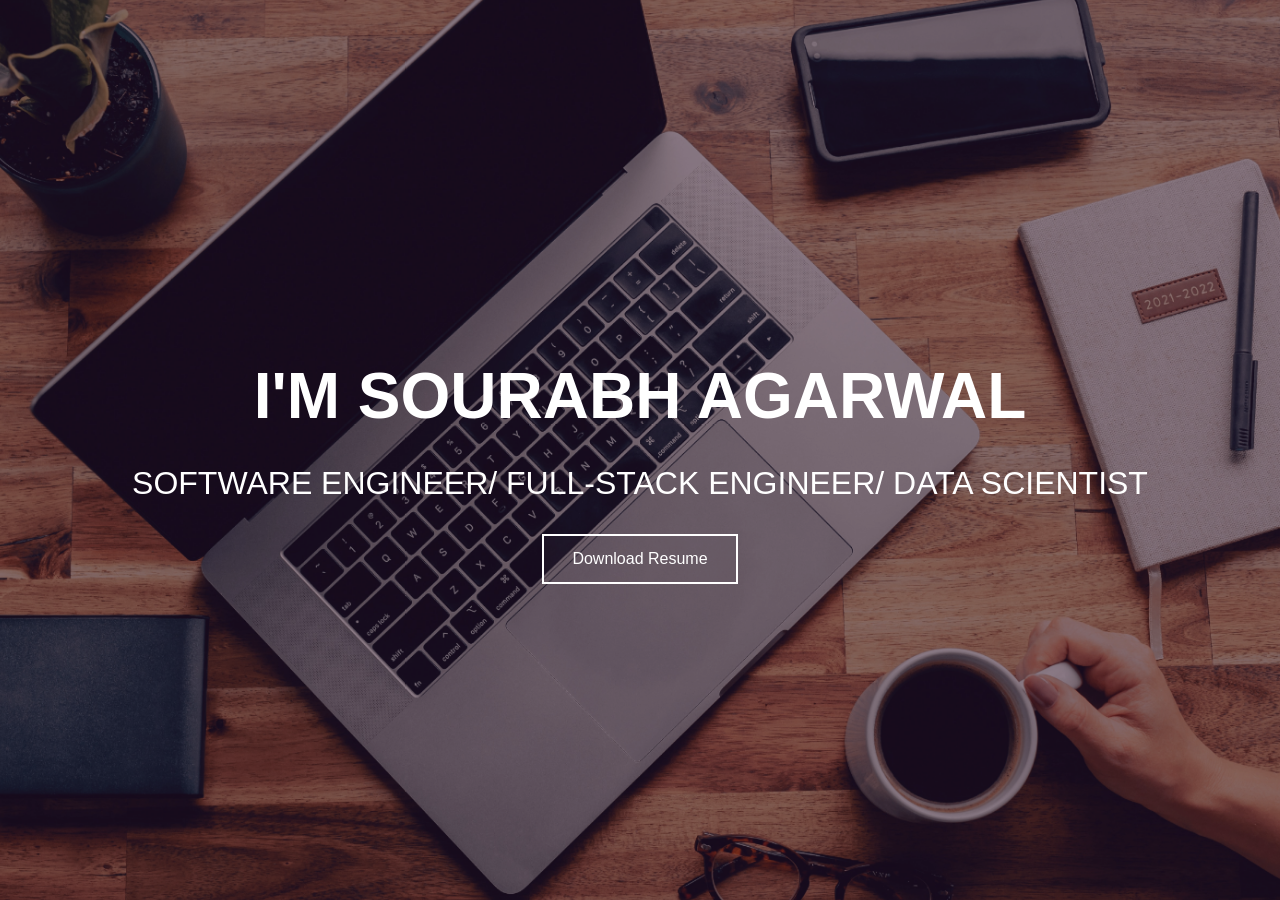
==== index.html @ e1a2c2b0 "changing filename" ====
<html>
    <head>
    <link rel="stylesheet" href="main_page.css"/>
    </head>
    <body>
      <div class="hero">
        <div class="hero__bg">
          <picture>
            <img src="images/background3.jpg">
          </picture>
        </div>
      
        <div class="hero__cnt">
          <h1>I'm Sourabh Agarwal</h1>
          <p>Software Engineer/ Full-Stack Engineer/ Data Scientist</p>
          <a href="resume/sourabh_resume_new_1.pdf" download="Resume-Sourabh_Agarwal" target="_blank"> <button class="btn info">Download Resume</button></a>
        </div>
      </div>
    </body>
</html>
---- main_page.css ----
html,
body {
  margin: 0;
  padding: 0;
  font-family: "Noto Sans", sans-serif;
}

.hero {
  display: grid;
  position: relative;
  grid-template-columns: 100vw;
  grid-template-rows: 100vh;
  place-items: center;
  overflow: hidden;
  animation: clip-hero-anim 1.25s cubic-bezier(0.29, 0.8, 0.8, 0.98);
  will-change: clip-path;
}
.hero__bg, .hero__cnt {
  align-self: center;
  grid-column: 1/2;
  grid-row: 1/2;
}
.hero__bg {
  display: grid;
  position: relative;
  z-index: 0;
  grid-template-columns: 1fr;
  grid-template-rows: 1fr;
  place-items: center;
  animation: fade-in 0.75s linear;
  will-change: opacity;
}
.hero__bg::before {
  content: "";
  display: block;
  position: absolute;
  z-index: 5;
  top: -10%;
  right: -10%;
  bottom: -10%;
  left: -10%;
  background: rgba(41, 4, 47, 0.4);
  background-blend-mode: screen;
}
.hero__bg picture {
  display: flex;
  height: 100vh;
  width: 100vw;
  animation: scaling-hero-anim 4s 0.25s cubic-bezier(0, 0.71, 0.4, 0.97) forwards;
  will-change: transform;
}
.hero__bg img {
  display: block;
  object-fit: cover;
  object-position: 77% 50%;
  height: auto;
  width: 100%;
}
.hero__cnt {
  display: grid;
  position: relative;
  place-items: center;
  z-index: 10;
  color: #FFF;
  font-size: 2.5vw;
  text-transform: uppercase;
  opacity: 0;
  animation: fade-in 0.75s 1.5s linear forwards;
}
.hero__cnt svg {
  height: 12vw;
}
.hero__cnt svg path {
  fill: #FFF;
}
.hero__cnt h1 {
  margin-bottom: 0;
}

@keyframes fade-in {
  from {
    opacity: 0;
  }
  to {
    opacity: 1;
  }
}
@keyframes scaling-hero-anim {
  from {
    transform: scale(1.25);
  }
  to {
    transform: scale(1.1);
  }
}
@keyframes clip-hero-anim {
  from {
    clip-path: polygon(50% 50%, 50% 50%, 50% 50%, 50% 50%);
  }
  to {
    clip-path: polygon(0 0, 100% 0, 100% 100%, 0% 100%);
  }
}

/*button CSS*/
.btn {
  border: 2px solid black;
  background-color: #72646e14;
  color: black;
  padding: 14px 28px;
  font-size: 16px;
  cursor: pointer;
}

.info {
  border-color: white;
  color: white;
}

.info:hover {
  background: #eff2f46b;
  color: white;
}

/*Card CSS*/

.card {
  box-shadow: 0 4px 8px 0 rgba(0,0,0,0.2);
  transition: 0.3s;
  border-radius: 5px; /* 5px rounded corners */
}

/* Add rounded corners to the top left and the top right corner of the image */
img {
  border-radius: 5px 5px 0 0;
}

#cards{
  display: block;
  float:right;
}
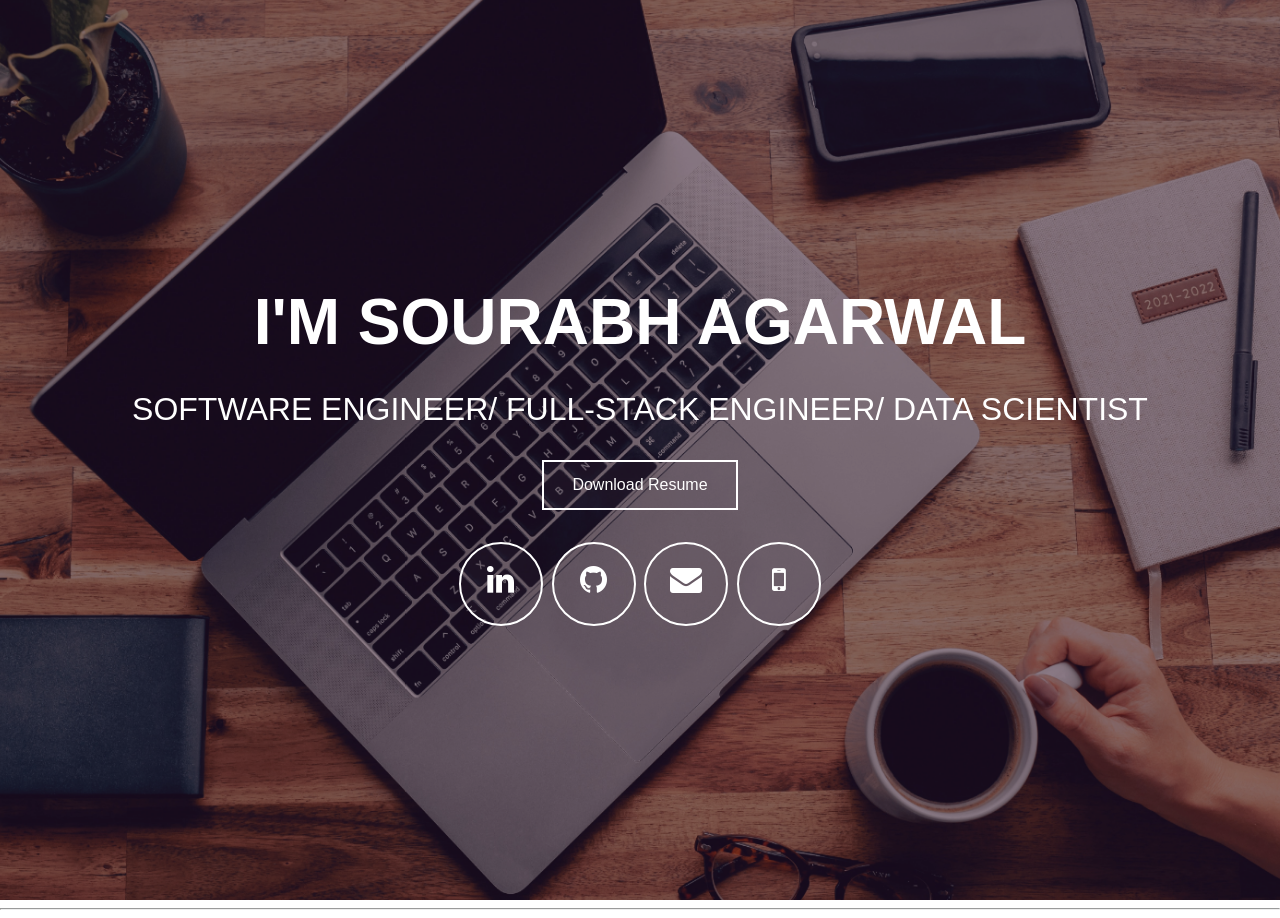
==== commit b86c2ac3: "adding connection icons" ====
--- a/index.html
+++ b/index.html
@@ -1,6 +1,7 @@
 <html>
     <head>
     <link rel="stylesheet" href="main_page.css"/>
+    <link rel="stylesheet" href="https://cdnjs.cloudflare.com/ajax/libs/font-awesome/4.7.0/css/font-awesome.min.css">
     </head>
     <body>
       <div class="hero">
@@ -14,7 +15,17 @@
           <h1>I'm Sourabh Agarwal</h1>
           <p>Software Engineer/ Full-Stack Engineer/ Data Scientist</p>
           <a href="resume/sourabh_resume_new_1.pdf" download="Resume-Sourabh_Agarwal" target="_blank"> <button class="btn info">Download Resume</button></a>
+          <p>
+            <a href="https://www.linkedin.com/in/sourabh-agarwal-261b57111/" target="_blank" class="fa fa-linkedin"></a>
+            <a href="https://github.com/sourabhagarwal07" target="_blank" class="fa fa-github"></a>
+            <a href="mailto:sourabh.max01@gmail.com" target="_blank" class="fa fa-envelope"></a>
+            <a href="tel:6132552684" class="fa fa-mobile"></a>
+          </p>
         </div>
+      </div>
+      <hr>
+      <div>
+
       </div>
     </body>
 </html>
--- a/main_page.css
+++ b/main_page.css
@@ -139,3 +139,37 @@
   display: block;
   float:right;
 }
+
+/* Social media buttons */
+
+/* Style all font awesome icons */
+.fa {
+  padding: 20px;
+  font-size: 20px;
+  width: 40px;
+  height: 40px;
+  text-align: center;
+  text-decoration: none;
+  border-radius: 50%;
+  border:2px solid white;
+}
+
+/* Add a hover effect if you want */
+.fa:hover {
+  background-color: #eff2f46b;
+  opacity: 0.7;
+}
+
+/* Set a specific color for each brand */
+
+/* Facebook */
+.fa-linkedin,.fa-github,.fa-envelope,.fa-mobile {
+  background: #72646e14;;
+  color: white;
+}
+
+/* Twitter */
+.fa-twitter {
+  background: #55ACEE;
+  color: white;
+}
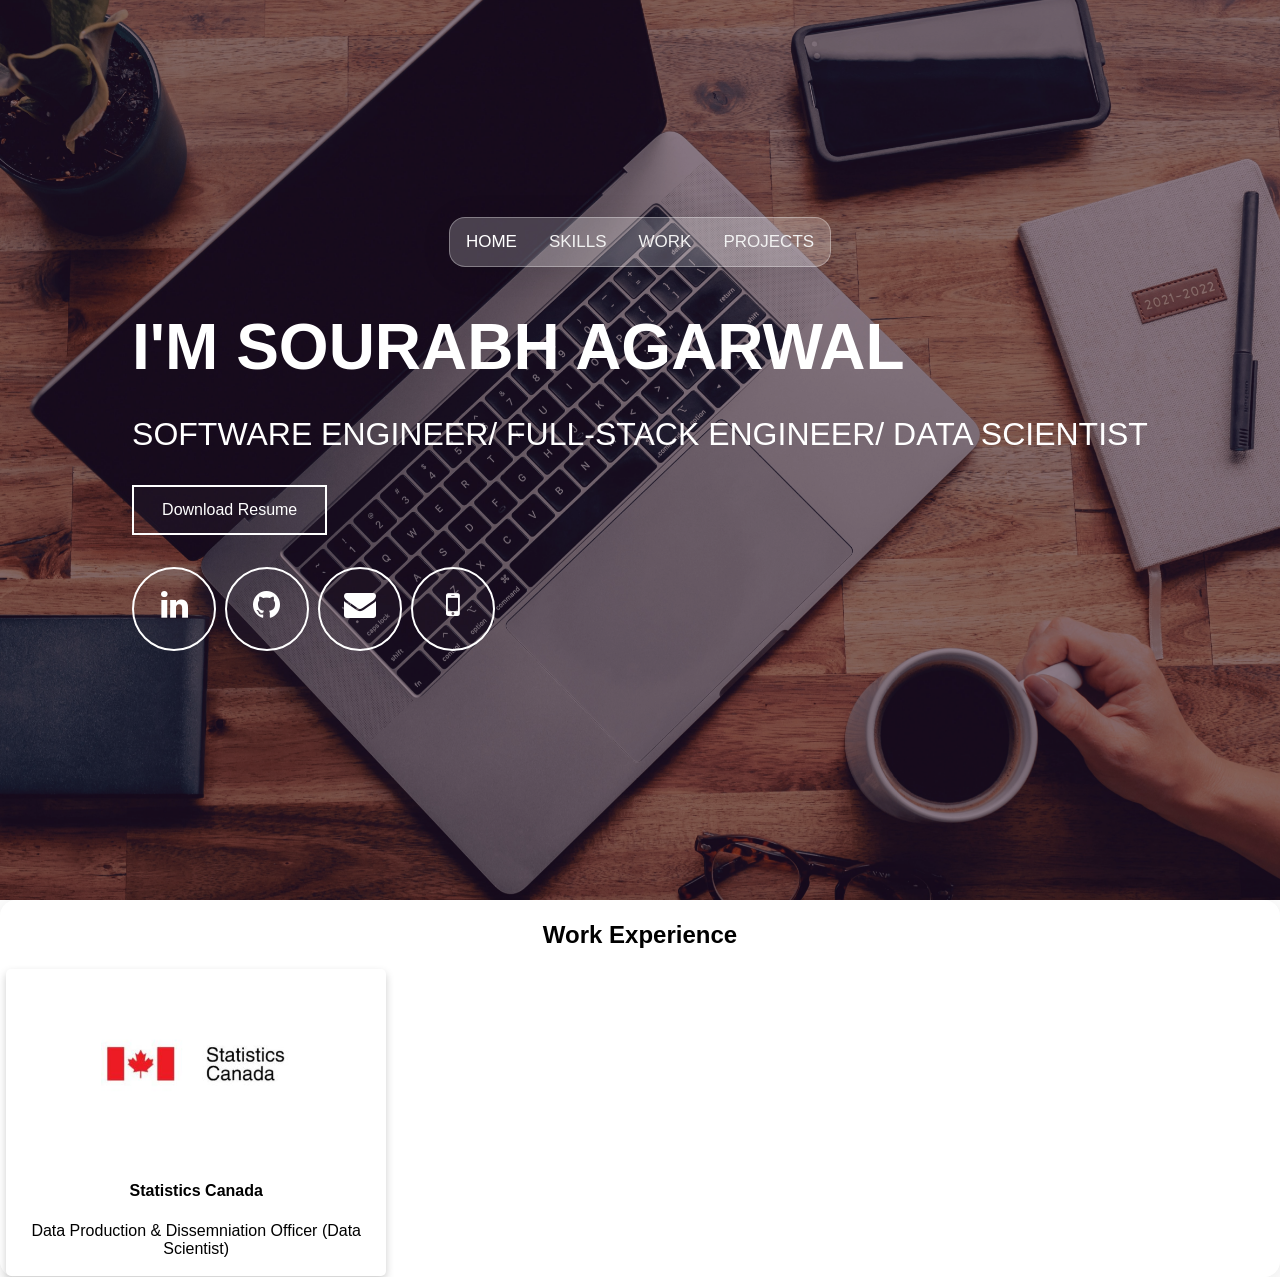
==== commit 95a57578: "initial prototype v1.2" ====
--- a/index.html
+++ b/index.html
@@ -12,6 +12,14 @@
         </div>
       
         <div class="hero__cnt">
+          <div class="topnav" id="myTopnav">
+            <a href="#home" class="active">Home</a>
+            <a href="#skills">Skills</a>
+            <a href="#workex">Work</a> 
+            <a href="#projects">Projects</a>
+            </a>
+          </div>
+          <div id="home">
           <h1>I'm Sourabh Agarwal</h1>
           <p>Software Engineer/ Full-Stack Engineer/ Data Scientist</p>
           <a href="resume/sourabh_resume_new_1.pdf" download="Resume-Sourabh_Agarwal" target="_blank"> <button class="btn info">Download Resume</button></a>
@@ -21,11 +29,20 @@
             <a href="mailto:sourabh.max01@gmail.com" target="_blank" class="fa fa-envelope"></a>
             <a href="tel:6132552684" class="fa fa-mobile"></a>
           </p>
+         </div>
         </div>
       </div>
-      <hr>
-      <div>
-
+      <div class = "content">
+        <div><h2>Work Experience</h2></div>
+        <div class = "stacan">
+       <div class="card">
+        <img src="\images\Statistics_Canada_logo.jpg" alt="Avatar" style="width:50%">
+        <div class="container">
+          <h4><b>Statistics Canada</b></h4>
+          <p>Data Production & Dissemniation Officer (Data Scientist)</p>
+        </div>
+      </div>
+      </div>
       </div>
     </body>
 </html>
--- a/main_page.css
+++ b/main_page.css
@@ -3,6 +3,7 @@
   margin: 0;
   padding: 0;
   font-family: "Noto Sans", sans-serif;
+  box-shadow: 0 4px 8px 0 rgba(0,0,0,0.2);
 }
 
 .hero {
@@ -66,6 +67,7 @@
   text-transform: uppercase;
   opacity: 0;
   animation: fade-in 0.75s 1.5s linear forwards;
+  word-wrap: break-word;
 }
 .hero__cnt svg {
   height: 12vw;
@@ -122,27 +124,8 @@
   color: white;
 }
 
-/*Card CSS*/
-
-.card {
-  box-shadow: 0 4px 8px 0 rgba(0,0,0,0.2);
-  transition: 0.3s;
-  border-radius: 5px; /* 5px rounded corners */
-}
-
-/* Add rounded corners to the top left and the top right corner of the image */
-img {
-  border-radius: 5px 5px 0 0;
-}
-
-#cards{
-  display: block;
-  float:right;
-}
-
 /* Social media buttons */
 
-/* Style all font awesome icons */
 .fa {
   padding: 20px;
   font-size: 20px;
@@ -154,22 +137,88 @@
   border:2px solid white;
 }
 
-/* Add a hover effect if you want */
 .fa:hover {
   background-color: #eff2f46b;
   opacity: 0.7;
 }
 
-/* Set a specific color for each brand */
-
-/* Facebook */
 .fa-linkedin,.fa-github,.fa-envelope,.fa-mobile {
   background: #72646e14;;
   color: white;
 }
 
-/* Twitter */
-.fa-twitter {
-  background: #55ACEE;
-  color: white;
-}
+
+.content{
+  padding-left: 5px;
+  padding-right: 5px;
+  text-align: center;
+  background: rgba(255, 255, 255, 0.22);
+  border-radius: 16px;
+  box-shadow: 0 4px 30px rgba(0, 0, 0, 0.1);
+  backdrop-filter: blur(6.4px);
+  -webkit-backdrop-filter: blur(6.4px);
+  border: 1px solid rgba(255, 255, 255, 0.32);
+  
+}
+body:hover{
+  box-shadow: 0 8px 16px 0 rgba(0,0,0,0.2);
+}
+
+.card {
+  /* Add shadows to create the "card" effect */
+  box-shadow: 0 4px 8px 0 rgba(0,0,0,0.2);
+  transition: 0.3s;
+  border-radius: 5px; /* 5px rounded corners */
+  width:30%;
+  text-align: center;
+}
+
+/* On mouse-over, add a deeper shadow */
+.card:hover {
+  box-shadow: 0 8px 16px 0 rgba(0,0,0,0.2);
+}
+
+/* Add some padding inside the card container */
+.container {
+  padding: 2px 16px;
+}
+
+/* Add a black background color to the top navigation */
+.topnav {
+  overflow: hidden;
+  background: rgba(255, 255, 255, 0.22);
+  border-radius: 16px;
+  box-shadow: 0 4px 30px rgba(0, 0, 0, 0.1);
+  backdrop-filter: blur(6.1px);
+  -webkit-backdrop-filter: blur(6.1px);
+  border: 1px solid rgba(255, 255, 255, 0.32);
+  
+}
+
+/* Style the links inside the navigation bar */
+.topnav a {
+  float: left;
+  display: block;
+  color: #f2f2f2;
+  text-align: center;
+  padding: 14px 16px;
+  text-decoration: none;
+  font-size: 17px;
+}
+
+/* Change the color of links on hover */
+.topnav a:hover {
+  color: black;
+}
+
+/* Add an active class to highlight the current page */
+.topnav a.active {
+  color: white;
+}
+
+/* Hide the link that should open and close the topnav on small screens */
+.topnav .icon {
+  display: none;
+}
+
+
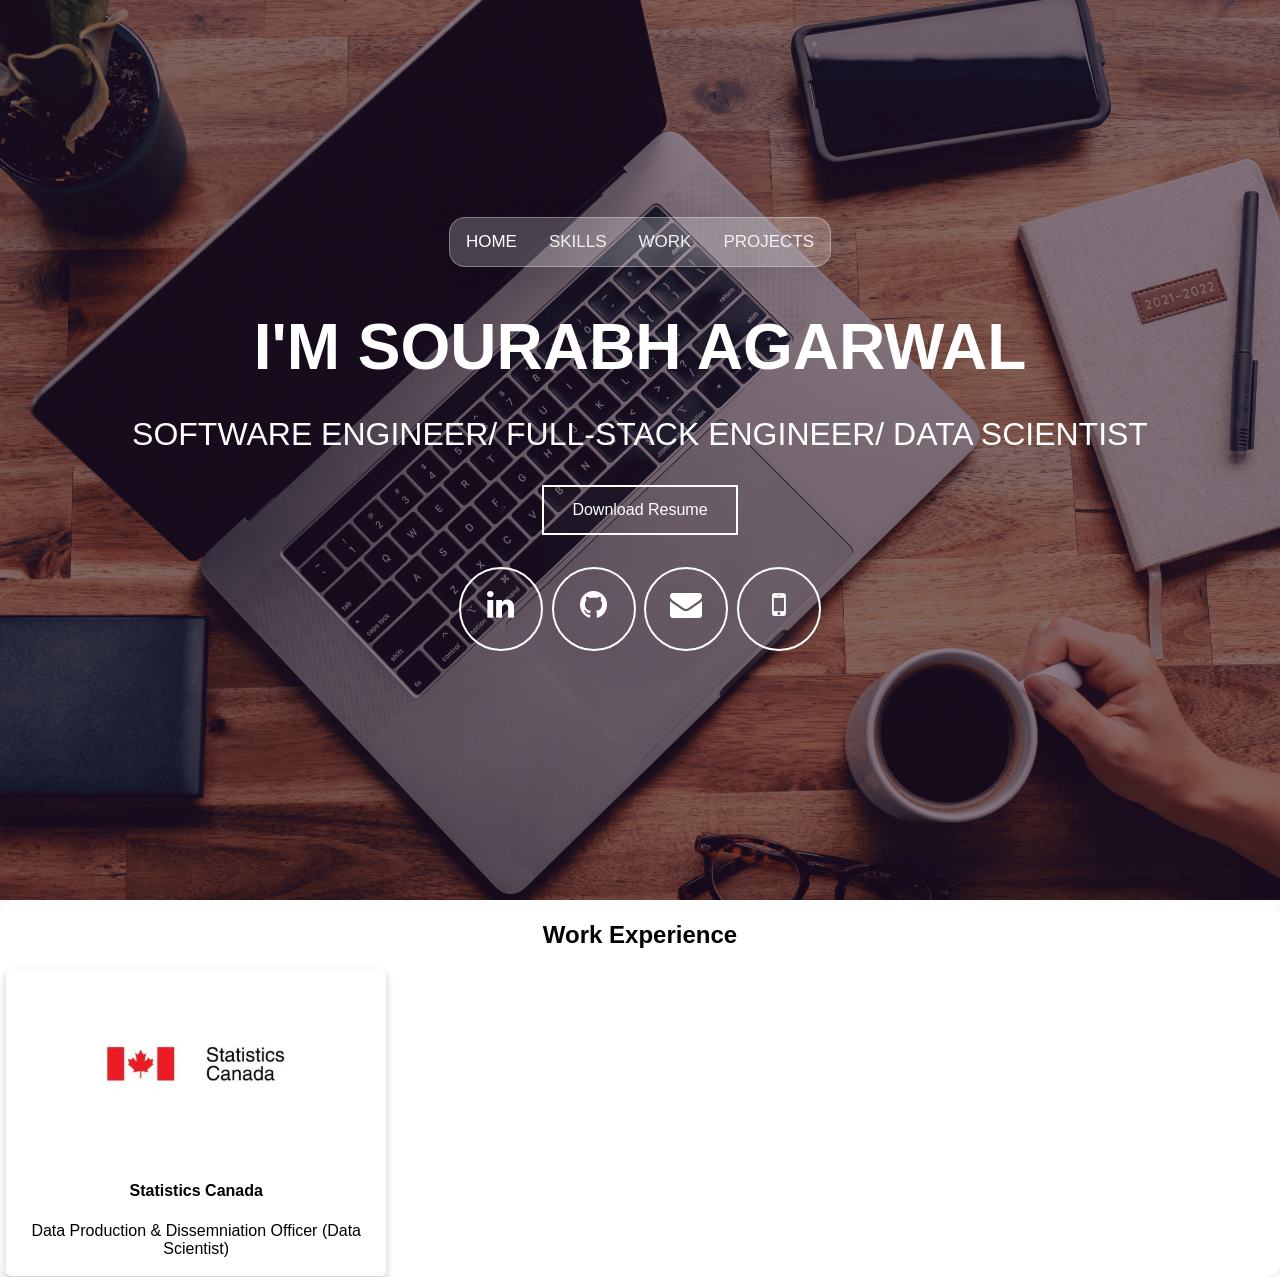
==== commit 754f743c: "initial prototype v1.3" ====
--- a/index.html
+++ b/index.html
@@ -2,6 +2,14 @@
     <head>
     <link rel="stylesheet" href="main_page.css"/>
     <link rel="stylesheet" href="https://cdnjs.cloudflare.com/ajax/libs/font-awesome/4.7.0/css/font-awesome.min.css">
+    <!-- Google tag (gtag.js) -->
+    <script async src="https://www.googletagmanager.com/gtag/js?id=G-0C1QGSVTXR"></script>
+    <script>
+      window.dataLayer = window.dataLayer || [];
+      function gtag(){dataLayer.push(arguments);}
+      gtag('js', new Date());
+      gtag('config', 'G-0C1QGSVTXR');
+</script>
     </head>
     <body>
       <div class="hero">
--- a/main_page.css
+++ b/main_page.css
@@ -15,6 +15,7 @@
   overflow: hidden;
   animation: clip-hero-anim 1.25s cubic-bezier(0.29, 0.8, 0.8, 0.98);
   will-change: clip-path;
+  text-align: center;
 }
 .hero__bg, .hero__cnt {
   align-self: center;
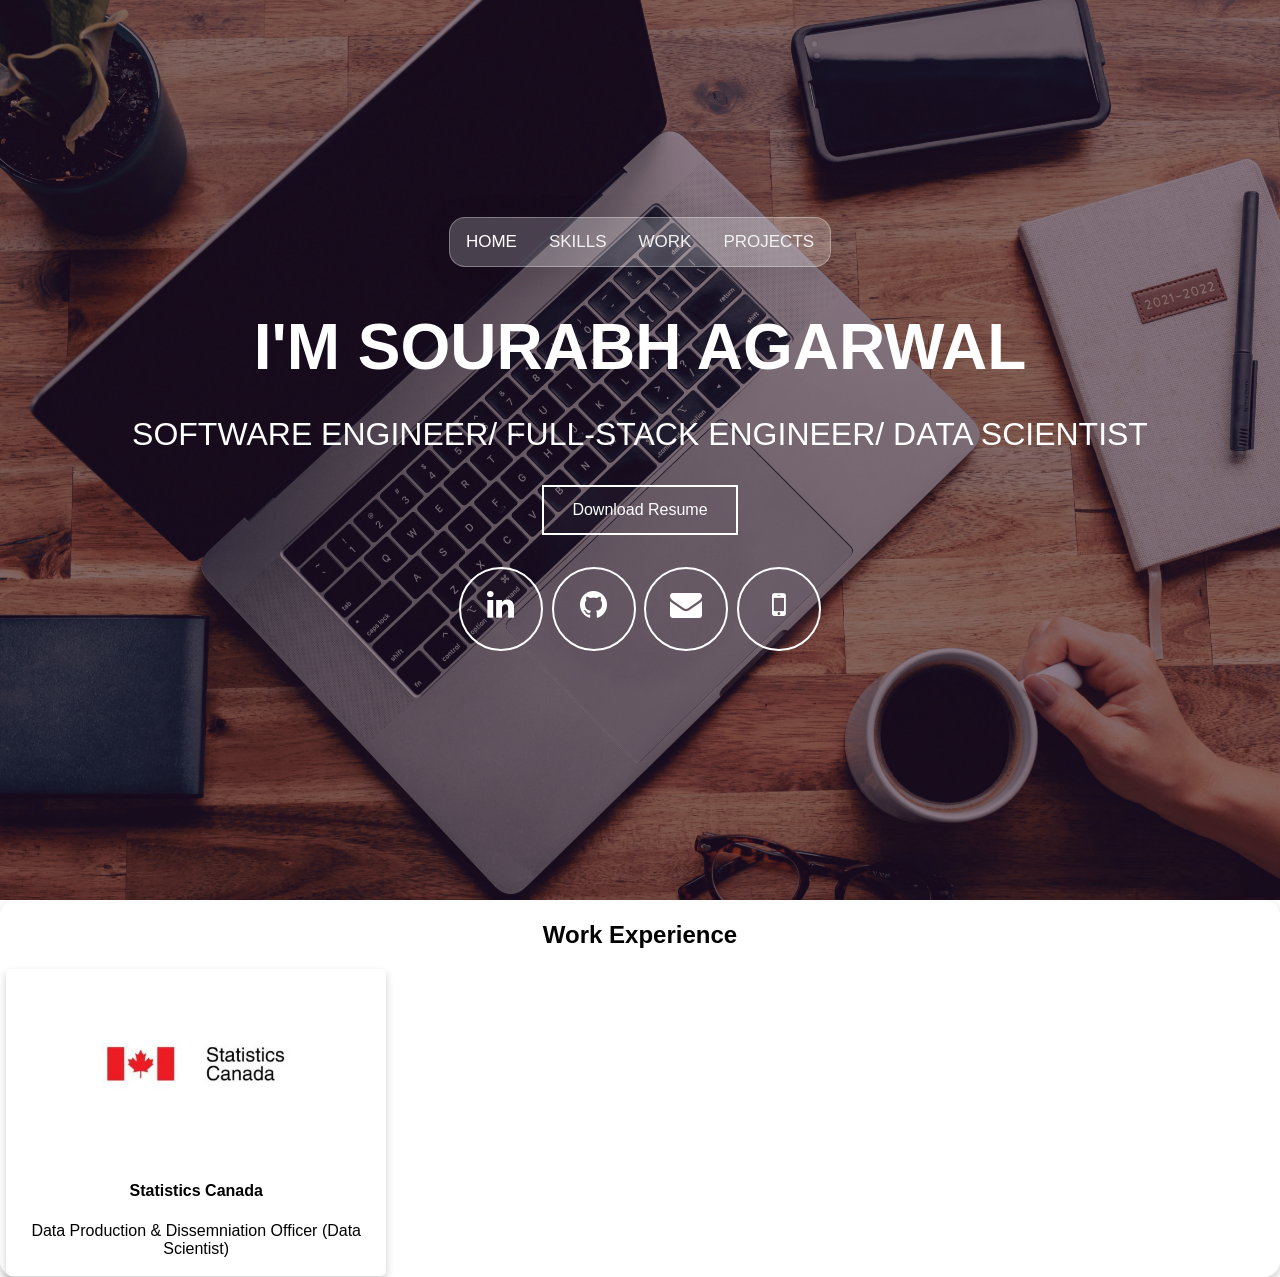
==== commit 2fe4cb0f: "initial prototype v1.5" ====
--- a/index.html
+++ b/index.html
@@ -12,7 +12,7 @@
 </script>
     </head>
     <body>
-      <div class="hero">
+      <div class="hero" id="home">
         <div class="hero__bg">
           <picture>
             <img src="images/background3.jpg">
@@ -27,7 +27,7 @@
             <a href="#projects">Projects</a>
             </a>
           </div>
-          <div id="home">
+          <div>
           <h1>I'm Sourabh Agarwal</h1>
           <p>Software Engineer/ Full-Stack Engineer/ Data Scientist</p>
           <a href="resume/sourabh_resume_new_1.pdf" download="Resume-Sourabh_Agarwal" target="_blank"> <button class="btn info">Download Resume</button></a>
@@ -40,11 +40,11 @@
          </div>
         </div>
       </div>
-      <div class = "content">
+      <div class = "content" id="workex">
         <div><h2>Work Experience</h2></div>
         <div class = "stacan">
        <div class="card">
-        <img src="\images\Statistics_Canada_logo.jpg" alt="Avatar" style="width:50%">
+        <img src="images/Statistics_Canada_logo.jpg" alt="Avatar" style="width:50%">
         <div class="container">
           <h4><b>Statistics Canada</b></h4>
           <p>Data Production & Dissemniation Officer (Data Scientist)</p>
--- a/main_page.css
+++ b/main_page.css
@@ -155,12 +155,16 @@
   text-align: center;
   background: rgba(255, 255, 255, 0.22);
   border-radius: 16px;
-  box-shadow: 0 4px 30px rgba(0, 0, 0, 0.1);
   backdrop-filter: blur(6.4px);
   -webkit-backdrop-filter: blur(6.4px);
   border: 1px solid rgba(255, 255, 255, 0.32);
-  
-}
+  box-shadow: 0 4px 8px 0 rgba(0,0,0,0.2);
+  transition: 0.3s;
+}
+.content:hover{
+  box-shadow: 0 8px 16px 0 rgba(0,0,0,0.2);
+}
+
 body:hover{
   box-shadow: 0 8px 16px 0 rgba(0,0,0,0.2);
 }
